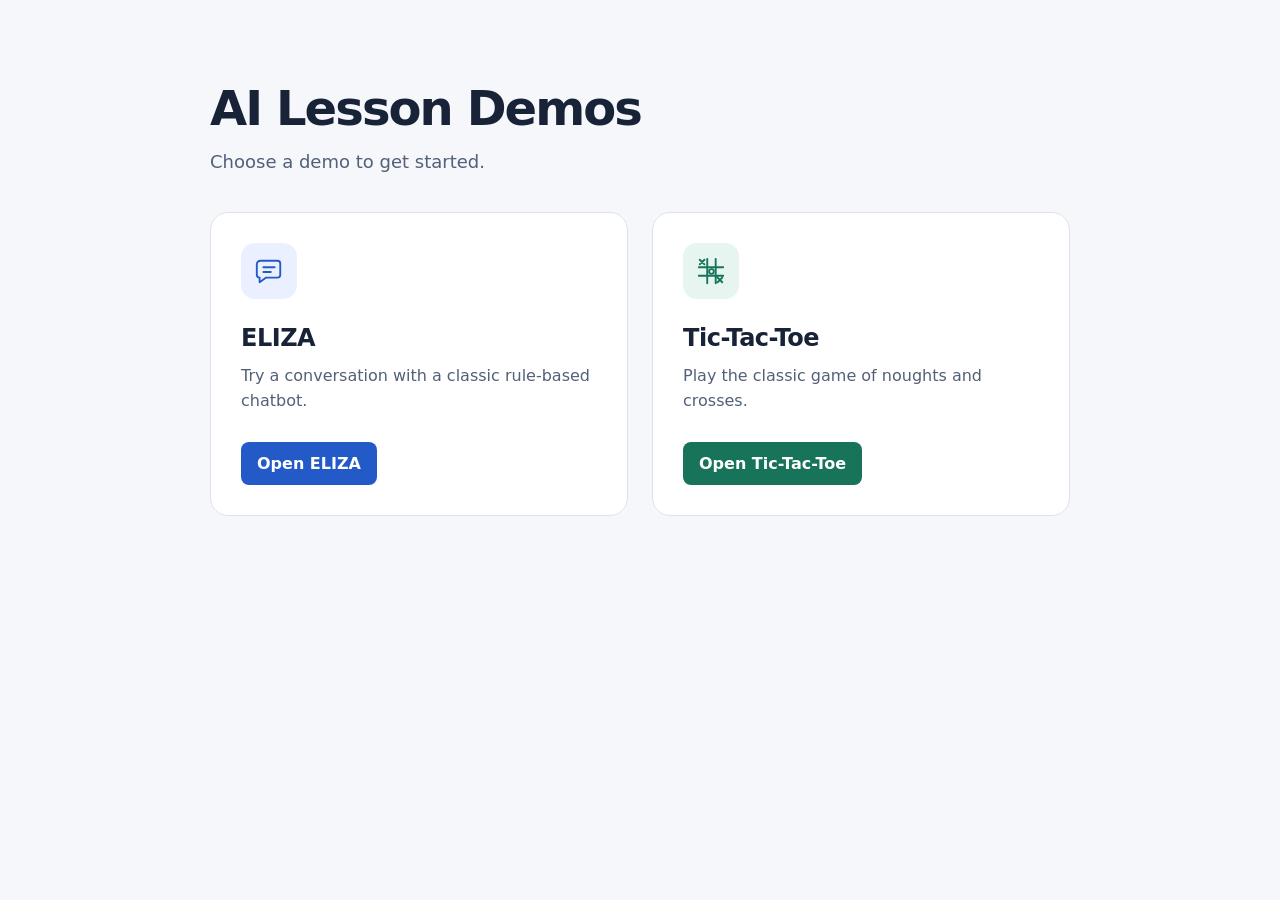
==== index.html @ 771bf8fa "init version with eliza demo" ====
<!doctype html>
<html lang="en">
<head>
  <meta charset="utf-8">
  <meta name="viewport" content="width=device-width, initial-scale=1">
  <meta name="description" content="Open the ELIZA chatbot and Tic-Tac-Toe classroom demos.">
  <title>AI Lesson Demos</title>
  <style>
    * { box-sizing: border-box; }
    body {
      margin: 0;
      min-height: 100vh;
      padding: 80px 24px;
      background: #f5f7fb;
      color: #182338;
      font-family: system-ui, -apple-system, BlinkMacSystemFont, "Segoe UI", sans-serif;
      line-height: 1.6;
    }
    main { width: 100%; max-width: 860px; margin: 0 auto; }
    header { margin-bottom: 36px; }
    h1 {
      margin: 0 0 10px;
      font-size: clamp(2rem, 5vw, 3rem);
      line-height: 1.2;
      letter-spacing: -0.04em;
    }
    header p { margin: 0; color: #526079; font-size: 1.125rem; }
    .demos { display: grid; grid-template-columns: repeat(2, minmax(0, 1fr)); gap: 24px; }
    .demo {
      display: flex;
      flex-direction: column;
      align-items: flex-start;
      padding: 30px;
      border: 1px solid #dce2ed;
      border-radius: 18px;
      background: #fff;
      color: inherit;
      text-decoration: none;
      transition: border-color 160ms, box-shadow 160ms;
    }
    .demo:hover { border-color: #a2b4d0; box-shadow: 0 8px 24px #1823380d; }
    .demo:focus-visible { outline: 3px solid #245ac7; outline-offset: 5px; }
    .icon {
      display: grid;
      place-items: center;
      width: 56px;
      height: 56px;
      margin-bottom: 24px;
      border-radius: 14px;
      background: #eaf0ff;
      color: #245ac7;
    }
    .game .icon { background: #e6f5ef; color: #17735a; }
    .icon svg { width: 30px; height: 30px; }
    h2 { margin: 0 0 8px; font-size: 1.5rem; line-height: 1.3; letter-spacing: -0.02em; }
    .demo p { margin: 0 0 28px; color: #526079; font-size: 1rem; }
    .open {
      margin-top: auto;
      padding: 9px 16px;
      border-radius: 8px;
      background: #245ac7;
      color: #fff;
      font-size: 1rem;
      font-weight: 600;
    }
    .game .open { background: #17735a; }
    @media (max-width: 600px) {
      body { padding: 40px 20px; }
      header { margin-bottom: 28px; }
      .demos { grid-template-columns: 1fr; gap: 20px; }
      .demo { padding: 26px; }
    }
    @media (prefers-reduced-motion: reduce) { .demo { transition: none; } }
  </style>
</head>
<body>
  <main>
    <header>
      <h1>AI Lesson Demos</h1>
      <p>Choose a demo to get started.</p>
    </header>
    <nav class="demos" aria-label="Classroom demos">
      <a class="demo" href="./eliza/index.html">
        <span class="icon" aria-hidden="true">
          <svg viewBox="0 0 32 32" fill="none" stroke="currentColor" stroke-width="2" stroke-linecap="round" stroke-linejoin="round">
            <path d="M7 5h18a3 3 0 0 1 3 3v12a3 3 0 0 1-3 3H13l-7 5v-5a3 3 0 0 1-3-3V9a4 4 0 0 1 4-4Z"/>
            <path d="M10 12h12M10 17h8"/>
          </svg>
        </span>
        <h2>ELIZA</h2>
        <p>Try a conversation with a classic rule-based chatbot.</p>
        <span class="open">Open ELIZA</span>
      </a>
      <a class="demo game" href="./ticTacToe/index.html">
        <span class="icon" aria-hidden="true">
          <svg viewBox="0 0 32 32" fill="none" stroke="currentColor" stroke-width="2" stroke-linecap="round">
            <path d="M12 3v26M21 3v26M3 12h26M3 21h26M4 4l5 5M9 4 4 9M23 23l5 5M28 23l-5 5"/>
            <circle cx="16.5" cy="16.5" r="2.5"/>
          </svg>
        </span>
        <h2>Tic-Tac-Toe</h2>
        <p>Play the classic game of noughts and crosses.</p>
        <span class="open">Open Tic-Tac-Toe</span>
      </a>
    </nav>
  </main>
</body>
</html>
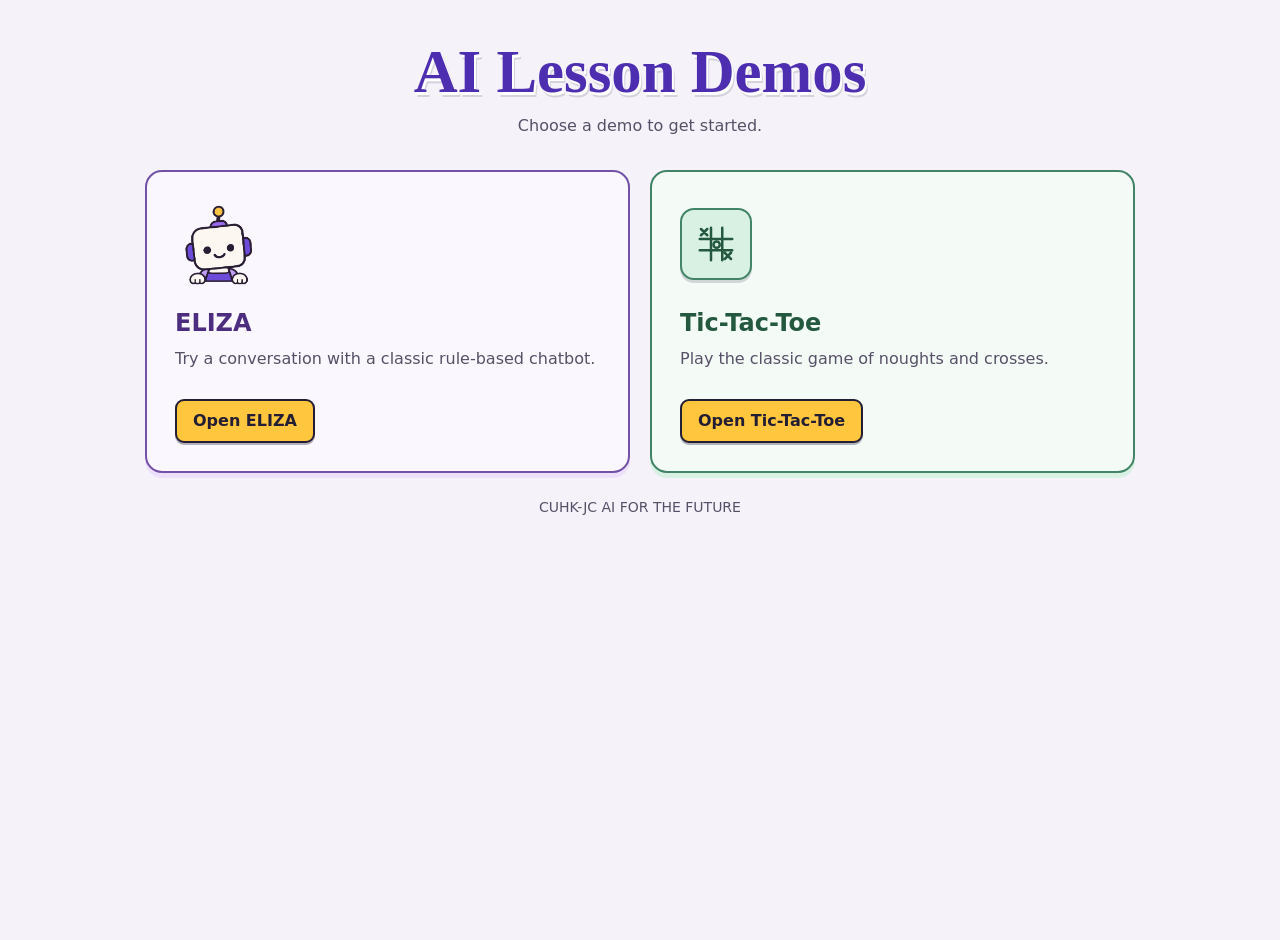
==== commit 735b24bc: "index updated" ====
--- a/index.html
+++ b/index.html
@@ -6,69 +6,94 @@
   <meta name="description" content="Open the ELIZA chatbot and Tic-Tac-Toe classroom demos.">
   <title>AI Lesson Demos</title>
   <style>
+    :root {
+      color-scheme: light;
+      color: #241e34;
+      background: #f5f2fa;
+      font: 100%/1.5 system-ui, -apple-system, BlinkMacSystemFont, sans-serif;
+      --ink: #241e34;
+      --accent: #4d2eb0;
+      --muted: #575167;
+      --gold: #ffc63e;
+    }
     * { box-sizing: border-box; }
-    body {
-      margin: 0;
-      min-height: 100vh;
-      padding: 80px 24px;
-      background: #f5f7fb;
-      color: #182338;
-      font-family: system-ui, -apple-system, BlinkMacSystemFont, "Segoe UI", sans-serif;
-      line-height: 1.6;
-    }
-    main { width: 100%; max-width: 860px; margin: 0 auto; }
-    header { margin-bottom: 36px; }
+    body { margin: 0; min-height: 100dvh; }
+    main { width: min(100% - 28px, 990px); margin: 40px auto; }
+    header { margin-bottom: 32px; text-align: center; }
     h1 {
       margin: 0 0 10px;
-      font-size: clamp(2rem, 5vw, 3rem);
-      line-height: 1.2;
-      letter-spacing: -0.04em;
+      color: var(--accent);
+      font: 700 clamp(2.65rem, 8vw, 3.8rem)/1.05 Georgia, serif;
+      text-shadow: 2px 3px #fff, 3px 5px #241e3426;
     }
-    header p { margin: 0; color: #526079; font-size: 1.125rem; }
-    .demos { display: grid; grid-template-columns: repeat(2, minmax(0, 1fr)); gap: 24px; }
+    header p { margin: 0; color: var(--muted); font-size: 1rem; }
+    .demos { display: grid; grid-template-columns: repeat(2, minmax(0, 1fr)); gap: 20px; }
     .demo {
+      --card-background: #faf7ff;
+      --card-tint: #ede0fd;
+      --card-edge: #7251a6;
+      --card-ink: #4c2d80;
       display: flex;
       flex-direction: column;
       align-items: flex-start;
-      padding: 30px;
-      border: 1px solid #dce2ed;
-      border-radius: 18px;
-      background: #fff;
-      color: inherit;
+      min-width: 0;
+      padding: 28px;
+      border: 2px solid var(--card-edge);
+      border-radius: 17px;
+      background: var(--card-background);
+      box-shadow: 0 5px 0 var(--card-tint);
+      color: var(--ink);
       text-decoration: none;
-      transition: border-color 160ms, box-shadow 160ms;
+      transition: background-color 160ms, box-shadow 160ms;
     }
-    .demo:hover { border-color: #a2b4d0; box-shadow: 0 8px 24px #1823380d; }
-    .demo:focus-visible { outline: 3px solid #245ac7; outline-offset: 5px; }
+    .demo:hover { background: #f1ebfd; box-shadow: 0 5px 0 var(--card-edge); }
+    .demo:focus-visible { outline: 3px solid #168578; outline-offset: 5px; }
+    .game {
+      --card-background: #f4fbf7;
+      --card-tint: #d9f1e3;
+      --card-edge: #428467;
+      --card-ink: #245940;
+    }
+    .game:hover { background: #e8f6ee; }
     .icon {
       display: grid;
       place-items: center;
-      width: 56px;
-      height: 56px;
-      margin-bottom: 24px;
+      width: 88px;
+      height: 88px;
+      margin-bottom: 20px;
+    }
+    .icon img { display: block; width: 88px; height: auto; }
+    .game .icon {
+      width: 72px;
+      height: 72px;
+      margin: 8px 0 28px;
+      border: 2px solid var(--card-edge);
       border-radius: 14px;
-      background: #eaf0ff;
-      color: #245ac7;
+      background: #d9f1e3;
+      box-shadow: 0 3px 0 #241e342b;
+      color: var(--card-ink);
     }
-    .game .icon { background: #e6f5ef; color: #17735a; }
-    .icon svg { width: 30px; height: 30px; }
-    h2 { margin: 0 0 8px; font-size: 1.5rem; line-height: 1.3; letter-spacing: -0.02em; }
-    .demo p { margin: 0 0 28px; color: #526079; font-size: 1rem; }
+    .icon svg { width: 40px; height: 40px; }
+    h2 { margin: 0 0 8px; color: var(--card-ink); font-size: 1.5rem; font-weight: 800; line-height: 1.3; }
+    .demo p { margin: 0 0 28px; color: var(--muted); font-size: 1rem; }
     .open {
       margin-top: auto;
-      padding: 9px 16px;
-      border-radius: 8px;
-      background: #245ac7;
-      color: #fff;
+      padding: 8px 16px;
+      border: 2px solid var(--ink);
+      border-radius: 9px;
+      background: var(--gold);
+      box-shadow: 0 2px 0 #241e3455;
+      color: var(--ink);
       font-size: 1rem;
-      font-weight: 600;
+      font-weight: 800;
     }
-    .game .open { background: #17735a; }
+    .demo:hover .open { background: #ffd56a; }
+    footer { margin-top: 24px; color: var(--muted); font-size: .875rem; text-align: center; }
     @media (max-width: 600px) {
-      body { padding: 40px 20px; }
+      main { margin: 28px auto; }
       header { margin-bottom: 28px; }
       .demos { grid-template-columns: 1fr; gap: 20px; }
-      .demo { padding: 26px; }
+      .demo { padding: 24px; }
     }
     @media (prefers-reduced-motion: reduce) { .demo { transition: none; } }
   </style>
@@ -82,10 +107,7 @@
     <nav class="demos" aria-label="Classroom demos">
       <a class="demo" href="./eliza/index.html">
         <span class="icon" aria-hidden="true">
-          <svg viewBox="0 0 32 32" fill="none" stroke="currentColor" stroke-width="2" stroke-linecap="round" stroke-linejoin="round">
-            <path d="M7 5h18a3 3 0 0 1 3 3v12a3 3 0 0 1-3 3H13l-7 5v-5a3 3 0 0 1-3-3V9a4 4 0 0 1 4-4Z"/>
-            <path d="M10 12h12M10 17h8"/>
-          </svg>
+          <img src="./eliza/chatbot-assets/chat-robot.png" alt="" width="112" height="106">
         </span>
         <h2>ELIZA</h2>
         <p>Try a conversation with a classic rule-based chatbot.</p>
@@ -103,6 +125,7 @@
         <span class="open">Open Tic-Tac-Toe</span>
       </a>
     </nav>
+    <footer>CUHK-JC AI FOR THE FUTURE</footer>
   </main>
 </body>
 </html>
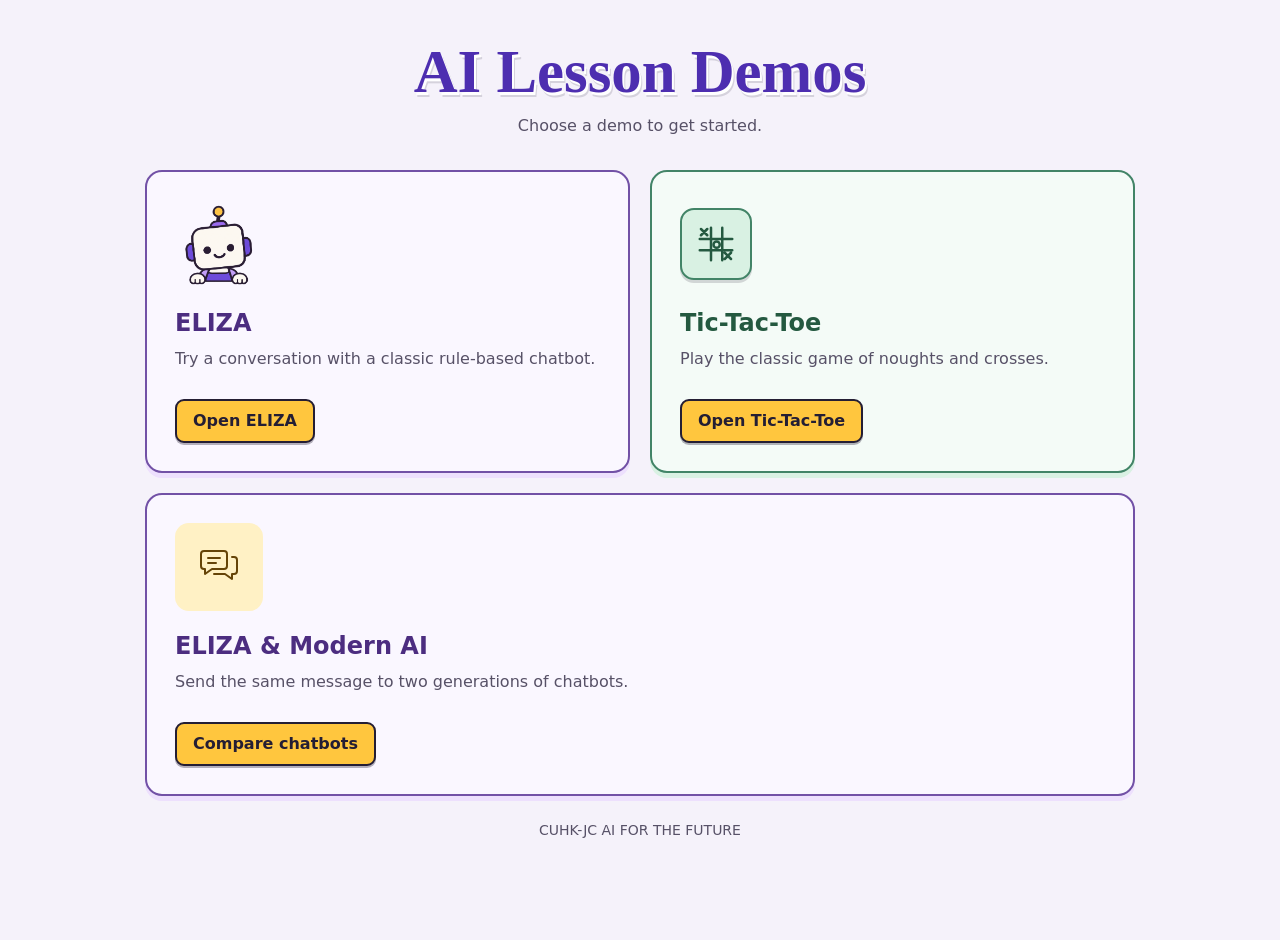
==== commit 0612de1c: "eliza updated" ====
--- a/index.html
+++ b/index.html
@@ -3,7 +3,7 @@
 <head>
   <meta charset="utf-8">
   <meta name="viewport" content="width=device-width, initial-scale=1">
-  <meta name="description" content="Open the ELIZA chatbot and Tic-Tac-Toe classroom demos.">
+  <meta name="description" content="Explore ELIZA, compare generations of chatbots, and play Tic-Tac-Toe.">
   <title>AI Lesson Demos</title>
   <style>
     :root {
@@ -55,6 +55,8 @@
       --card-ink: #245940;
     }
     .game:hover { background: #e8f6ee; }
+    .comparison { grid-column: 1 / -1; }
+    .comparison .icon { border-radius: 14px; background: #fff1c5; color: #654407; }
     .icon {
       display: grid;
       place-items: center;
@@ -124,6 +126,17 @@
         <p>Play the classic game of noughts and crosses.</p>
         <span class="open">Open Tic-Tac-Toe</span>
       </a>
+      <a class="demo comparison" href="./eliza/index.html#compare">
+        <span class="icon" aria-hidden="true">
+          <svg viewBox="0 0 40 40" fill="none" stroke="currentColor" stroke-width="2" stroke-linecap="round" stroke-linejoin="round">
+            <path d="M5 4h20a3 3 0 0 1 3 3v12a3 3 0 0 1-3 3H13l-7 5v-5H5a3 3 0 0 1-3-3V7a3 3 0 0 1 3-3Z"/>
+            <path d="M15 27h11l7 5v-5h2a3 3 0 0 0 3-3V13a3 3 0 0 0-3-3h-2M9 11h12M9 16h8"/>
+          </svg>
+        </span>
+        <h2>ELIZA & Modern AI</h2>
+        <p>Send the same message to two generations of chatbots.</p>
+        <span class="open">Compare chatbots</span>
+      </a>
     </nav>
     <footer>CUHK-JC AI FOR THE FUTURE</footer>
   </main>
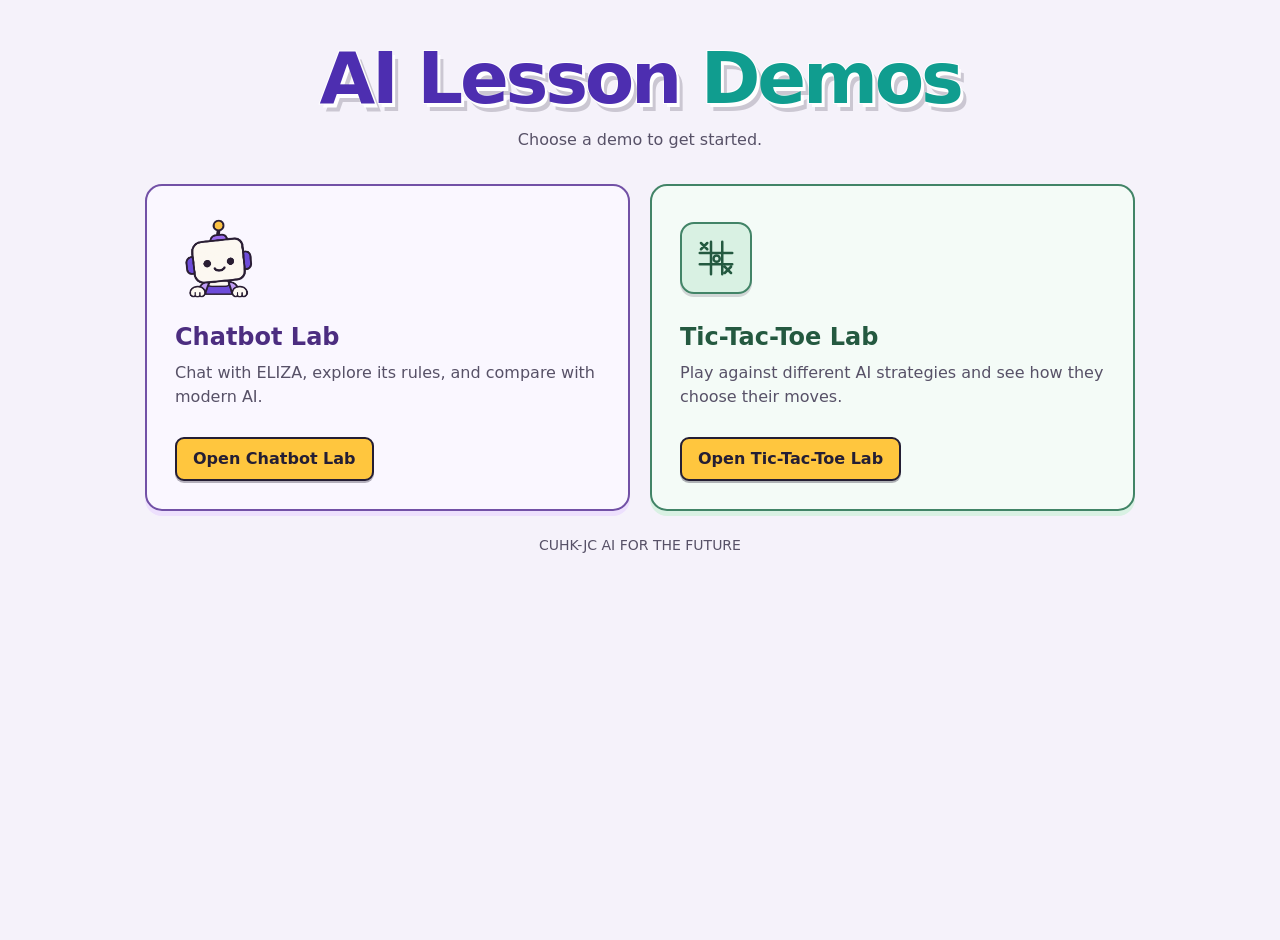
==== commit c831d981: "eliza and input refined'" ====
--- a/index.html
+++ b/index.html
@@ -3,7 +3,7 @@
 <head>
   <meta charset="utf-8">
   <meta name="viewport" content="width=device-width, initial-scale=1">
-  <meta name="description" content="Explore ELIZA, compare generations of chatbots, and play Tic-Tac-Toe.">
+  <meta name="description" content="Explore chatbots and play Tic-Tac-Toe in two classroom AI labs.">
   <title>AI Lesson Demos</title>
   <style>
     :root {
@@ -23,9 +23,13 @@
     h1 {
       margin: 0 0 10px;
       color: var(--accent);
-      font: 700 clamp(2.65rem, 8vw, 3.8rem)/1.05 Georgia, serif;
-      text-shadow: 2px 3px #fff, 3px 5px #241e3426;
+      font: 900 clamp(2.65rem, 7.5vw, 4.5rem)/1.08 system-ui, -apple-system, BlinkMacSystemFont, sans-serif;
+      letter-spacing: -.045em;
+      -webkit-text-stroke: 2px #fff;
+      paint-order: stroke fill;
+      text-shadow: 3px 4px 0 #fff, 6px 8px 0 #241e3433;
     }
+    .title-accent { color: #109d8f; }
     header p { margin: 0; color: var(--muted); font-size: 1rem; }
     .demos { display: grid; grid-template-columns: repeat(2, minmax(0, 1fr)); gap: 20px; }
     .demo {
@@ -55,8 +59,6 @@
       --card-ink: #245940;
     }
     .game:hover { background: #e8f6ee; }
-    .comparison { grid-column: 1 / -1; }
-    .comparison .icon { border-radius: 14px; background: #fff1c5; color: #654407; }
     .icon {
       display: grid;
       place-items: center;
@@ -103,7 +105,7 @@
 <body>
   <main>
     <header>
-      <h1>AI Lesson Demos</h1>
+      <h1>AI Lesson <span class="title-accent">Demos</span></h1>
       <p>Choose a demo to get started.</p>
     </header>
     <nav class="demos" aria-label="Classroom demos">
@@ -111,31 +113,20 @@
         <span class="icon" aria-hidden="true">
           <img src="./eliza/chatbot-assets/chat-robot.png" alt="" width="112" height="106">
         </span>
-        <h2>ELIZA</h2>
-        <p>Try a conversation with a classic rule-based chatbot.</p>
-        <span class="open">Open ELIZA</span>
+        <h2>Chatbot Lab</h2>
+        <p>Chat with ELIZA, explore its rules, and compare with modern AI.</p>
+        <span class="open">Open Chatbot Lab</span>
       </a>
-      <a class="demo game" href="./ticTacToe/index.html">
+      <a class="demo game" href="./tic-tac-toe/index.html">
         <span class="icon" aria-hidden="true">
           <svg viewBox="0 0 32 32" fill="none" stroke="currentColor" stroke-width="2" stroke-linecap="round">
             <path d="M12 3v26M21 3v26M3 12h26M3 21h26M4 4l5 5M9 4 4 9M23 23l5 5M28 23l-5 5"/>
             <circle cx="16.5" cy="16.5" r="2.5"/>
           </svg>
         </span>
-        <h2>Tic-Tac-Toe</h2>
-        <p>Play the classic game of noughts and crosses.</p>
-        <span class="open">Open Tic-Tac-Toe</span>
-      </a>
-      <a class="demo comparison" href="./eliza/index.html#compare">
-        <span class="icon" aria-hidden="true">
-          <svg viewBox="0 0 40 40" fill="none" stroke="currentColor" stroke-width="2" stroke-linecap="round" stroke-linejoin="round">
-            <path d="M5 4h20a3 3 0 0 1 3 3v12a3 3 0 0 1-3 3H13l-7 5v-5H5a3 3 0 0 1-3-3V7a3 3 0 0 1 3-3Z"/>
-            <path d="M15 27h11l7 5v-5h2a3 3 0 0 0 3-3V13a3 3 0 0 0-3-3h-2M9 11h12M9 16h8"/>
-          </svg>
-        </span>
-        <h2>ELIZA & Modern AI</h2>
-        <p>Send the same message to two generations of chatbots.</p>
-        <span class="open">Compare chatbots</span>
+        <h2>Tic-Tac-Toe Lab</h2>
+        <p>Play against different AI strategies and see how they choose their moves.</p>
+        <span class="open">Open Tic-Tac-Toe Lab</span>
       </a>
     </nav>
     <footer>CUHK-JC AI FOR THE FUTURE</footer>
